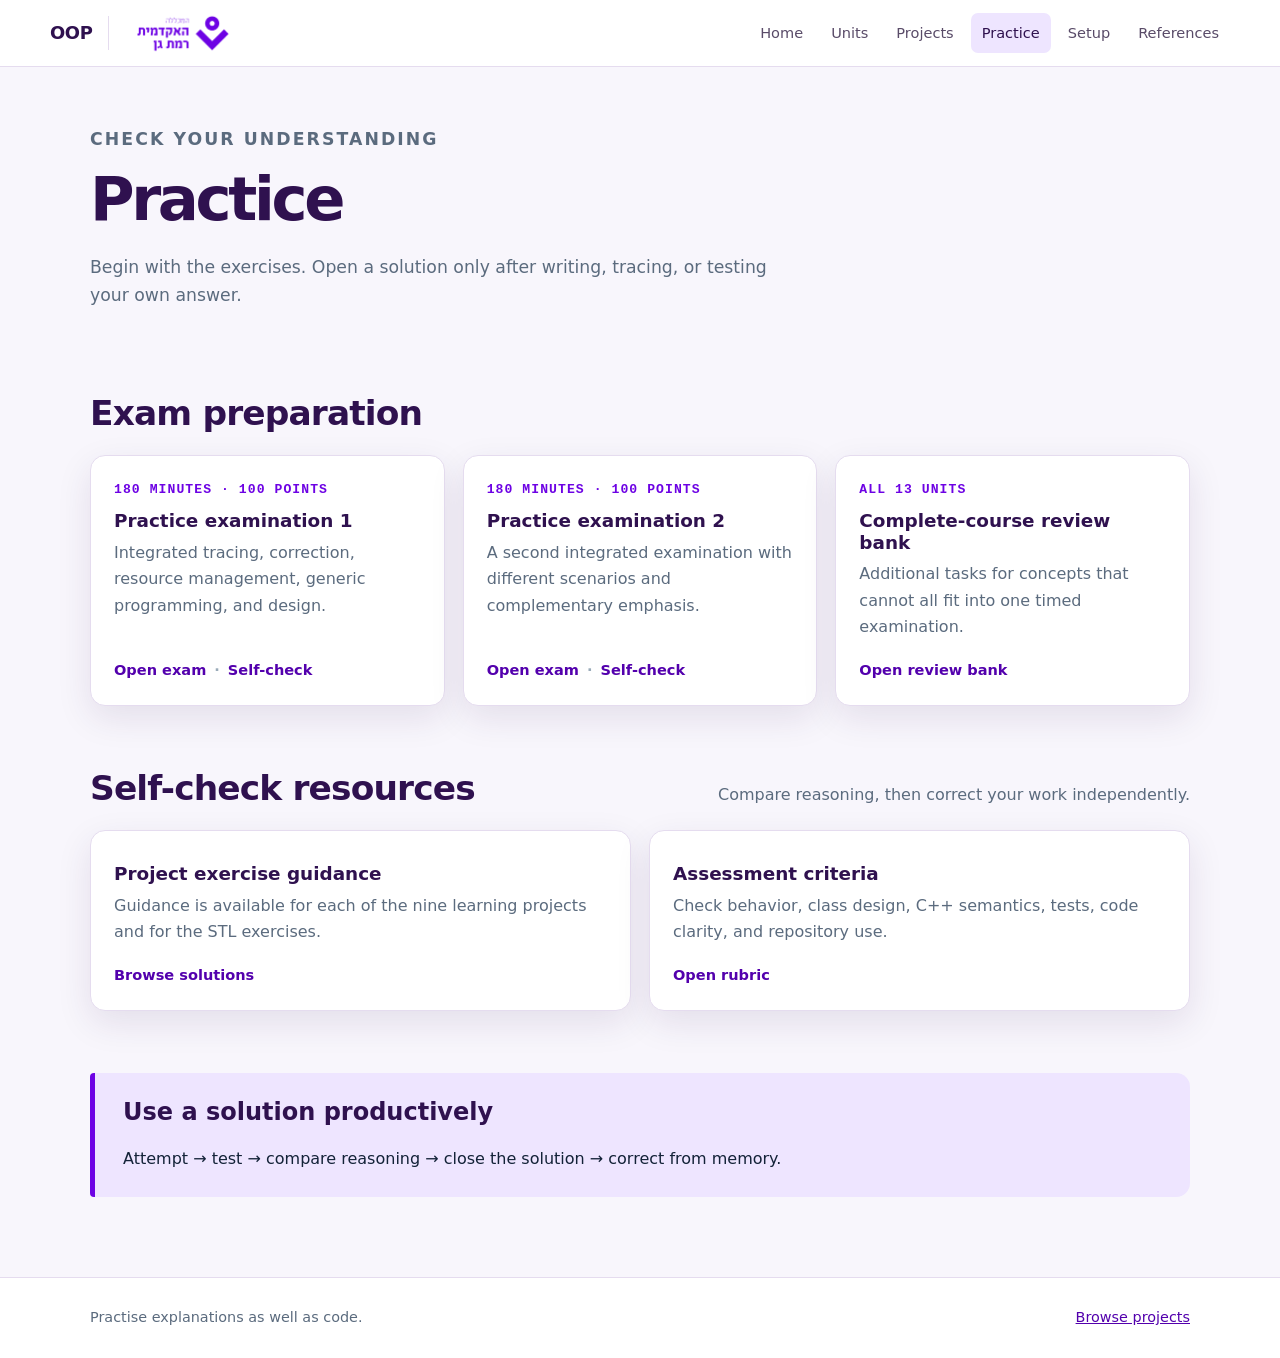
==== site/practice.html @ 2596c141 "Add college identity and align site colors" ====
<!doctype html>
<html lang="en"><head><meta charset="utf-8"><meta name="viewport" content="width=device-width, initial-scale=1"><meta name="description" content="C++ OOP exercises, practice examinations, and self-check solutions."><title>Practice · OOP</title><link rel="stylesheet" href="styles.css"></head>
<body>
  <header class="topbar"><nav class="nav" aria-label="Main navigation"><div class="site-identity"><a class="brand" href="index.html">OOP</a><span class="identity-divider" aria-hidden="true"></span><a class="college-link" href="https://iac.ac.il" aria-label="Ramat Gan Academic College"><img src="ramat-gan-academic-college.png" alt="Ramat Gan Academic College"></a></div><div class="navlinks"><a href="index.html">Home</a><a href="units.html">Units</a><a href="projects.html">Projects</a><a class="active" href="practice.html">Practice</a><a href="setup.html">Setup</a><a href="references.html">References</a></div></nav></header>
  <header class="page-head"><p class="eyebrow">Check your understanding</p><h1>Practice</h1><p>Begin with the exercises. Open a solution only after writing, tracing, or testing your own answer.</p></header>
  <main>
    <section class="section"><div class="section-head"><h2>Exam preparation</h2></div><div class="grid">
      <article class="card"><span class="card-number">180 minutes · 100 points</span><h3>Practice examination 1</h3><p>Integrated tracing, correction, resource management, generic programming, and design.</p><div class="card-links"><a href="https://github.com/ARGELIBEN77/OOP_IN_ARG26/blob/main/Units/Unit_13/PRACTICE_EXAM.md">Open exam</a><a href="https://github.com/ARGELIBEN77/OOP_IN_ARG26/blob/main/Solutions/Unit_13/PRACTICE_EXAM_SOLUTIONS.md">Self-check</a></div></article>
      <article class="card"><span class="card-number">180 minutes · 100 points</span><h3>Practice examination 2</h3><p>A second integrated examination with different scenarios and complementary emphasis.</p><div class="card-links"><a href="https://github.com/ARGELIBEN77/OOP_IN_ARG26/blob/main/Units/Unit_13/PRACTICE_EXAM_2.md">Open exam</a><a href="https://github.com/ARGELIBEN77/OOP_IN_ARG26/blob/main/Solutions/Unit_13/PRACTICE_EXAM_2_SOLUTIONS.md">Self-check</a></div></article>
      <article class="card"><span class="card-number">All 13 units</span><h3>Complete-course review bank</h3><p>Additional tasks for concepts that cannot all fit into one timed examination.</p><div class="card-links"><a href="https://github.com/ARGELIBEN77/OOP_IN_ARG26/blob/main/Units/Unit_13/REVIEW_QUESTION_BANK.md">Open review bank</a></div></article>
    </div></section>
    <section class="section"><div class="section-head"><h2>Self-check resources</h2><p>Compare reasoning, then correct your work independently.</p></div><div class="grid two">
      <article class="card"><h3>Project exercise guidance</h3><p>Guidance is available for each of the nine learning projects and for the STL exercises.</p><div class="card-links"><a href="https://github.com/ARGELIBEN77/OOP_IN_ARG26/tree/main/Solutions">Browse solutions</a></div></article>
      <article class="card"><h3>Assessment criteria</h3><p>Check behavior, class design, C++ semantics, tests, code clarity, and repository use.</p><div class="card-links"><a href="https://github.com/ARGELIBEN77/OOP_IN_ARG26/blob/main/PROJECT_RUBRIC.md">Open rubric</a></div></article>
    </div></section>
    <section class="section callout"><h2>Use a solution productively</h2><p>Attempt → test → compare reasoning → close the solution → correct from memory.</p></section>
  </main>
  <footer><div class="footer-inner"><span>Practise explanations as well as code.</span><a href="projects.html">Browse projects</a></div></footer>
</body></html>
---- site/styles.css ----
:root {
  /*
   * SITE COLOURS
   * Change the values in this block to recolour the whole site.
   */
  --primary: #2f114f;        /* headings and code blocks */
  --primary-middle: #4b087f; /* middle of the home-page gradient */
  --primary-end: #6d02e4;    /* college purple; end of the gradient */
  --accent: #6d02e4;         /* buttons, labels, and links */
  --accent-hover: #5300ad;   /* buttons and links on hover */
  --accent-bright: #d6b8ff;  /* braces and small hero highlights */

  --text: #132238;
  --text-soft: #5b6b7e;
  --background: #f8f6fc;
  --card: #ffffff;
  --border: #e5dcef;
  --highlight: #eee5ff;
  --navigation-text: #594b68;
  --hero-text: #f2eaff;
  --code-text: #f6f0ff;
  --shadow: 0 12px 35px rgba(47, 17, 79, 0.1);
}

* { box-sizing: border-box; }

html { scroll-behavior: smooth; }

body {
  margin: 0;
  color: var(--text);
  background: var(--background);
  font-family: Inter, ui-sans-serif, system-ui, -apple-system, BlinkMacSystemFont,
    "Segoe UI", sans-serif;
  font-size: 16px;
  line-height: 1.65;
}

a { color: inherit; }

.topbar {
  position: sticky;
  top: 0;
  z-index: 10;
  border-bottom: 1px solid var(--border);
  background: rgba(255, 255, 255, 0.97);
  color: var(--primary);
}

.nav {
  width: min(1180px, calc(100% - 32px));
  min-height: 66px;
  margin: auto;
  display: flex;
  align-items: center;
  justify-content: space-between;
  gap: 24px;
}

.brand {
  color: var(--primary);
  font-size: 1.12rem;
  font-weight: 800;
  letter-spacing: -0.02em;
  text-decoration: none;
  white-space: nowrap;
}

.site-identity {
  display: flex;
  align-items: center;
  gap: 15px;
  flex-shrink: 0;
}

.identity-divider {
  width: 1px;
  height: 34px;
  background: var(--border);
}

.college-link {
  display: flex;
  align-items: center;
}

.college-link img {
  display: block;
  width: 118px;
  height: 48px;
  object-fit: contain;
}

.navlinks {
  display: flex;
  flex-wrap: wrap;
  justify-content: flex-end;
  gap: 6px;
}

.navlinks a {
  padding: 8px 11px;
  border-radius: 7px;
  color: var(--navigation-text);
  font-size: 0.91rem;
  text-decoration: none;
}

.navlinks a:hover,
.navlinks a:focus-visible,
.navlinks a.active {
  background: var(--highlight);
  color: var(--primary);
}

.hero {
  color: white;
  background:
    radial-gradient(circle at 84% 20%, rgba(214, 184, 255, 0.22), transparent 28%),
    linear-gradient(135deg, var(--primary) 0%, var(--primary-middle) 63%, var(--primary-end) 100%);
}

.hero-inner {
  width: min(1100px, calc(100% - 32px));
  margin: auto;
  padding: 82px 0 74px;
  display: grid;
  grid-template-columns: minmax(0, 1.4fr) minmax(260px, 0.6fr);
  gap: 54px;
  align-items: center;
}

.eyebrow {
  margin: 0 0 10px;
  color: var(--accent-bright);
  font-size: 0.82rem;
  font-weight: 800;
  letter-spacing: 0.12em;
  text-transform: uppercase;
}

h1, h2, h3 { line-height: 1.18; }

h1 {
  margin: 0;
  max-width: 760px;
  font-size: clamp(2.4rem, 6vw, 4.8rem);
  letter-spacing: -0.055em;
}

.hero p:not(.eyebrow) {
  max-width: 680px;
  margin: 22px 0 0;
  color: var(--hero-text);
  font-size: 1.12rem;
}

.code-mark {
  width: 280px;
  min-height: 180px;
  justify-self: end;
  display: grid;
  place-items: center;
  border: 1px solid rgba(255, 255, 255, 0.17);
  border-radius: 18px;
  background: rgba(6, 24, 39, 0.28);
  box-shadow: 0 28px 60px rgba(0, 0, 0, 0.18);
  font-family: "Cascadia Code", "SFMono-Regular", Consolas, monospace;
  font-size: clamp(2.5rem, 5vw, 4.5rem);
  font-weight: 800;
}

.code-mark span { color: var(--accent-bright); }

.actions {
  margin-top: 30px;
  display: flex;
  flex-wrap: wrap;
  gap: 12px;
}

.button {
  display: inline-flex;
  align-items: center;
  justify-content: center;
  min-height: 46px;
  padding: 10px 17px;
  border: 1px solid var(--accent);
  border-radius: 9px;
  background: var(--accent);
  color: white;
  font-weight: 750;
  text-decoration: none;
  transition: transform 0.15s ease, background 0.15s ease;
}

.button:hover,
.button:focus-visible {
  background: var(--accent-hover);
  transform: translateY(-1px);
}

.button.secondary {
  border-color: var(--border);
  background: var(--card);
  color: var(--text);
}

.hero .button.secondary {
  border-color: rgba(255, 255, 255, 0.28);
  background: rgba(255, 255, 255, 0.08);
  color: white;
}

main,
.page-head,
.footer-inner {
  width: min(1100px, calc(100% - 32px));
  margin-inline: auto;
}

main { padding: 60px 0 80px; }

.page-head { padding: 58px 0 6px; }

.page-head h1 {
  color: var(--primary);
  font-size: clamp(2.2rem, 5vw, 3.8rem);
}

.page-head p {
  max-width: 720px;
  color: var(--text-soft);
  font-size: 1.08rem;
}

.section + .section { margin-top: 62px; }

.section-head {
  margin-bottom: 22px;
  display: flex;
  align-items: end;
  justify-content: space-between;
  gap: 18px;
}

.section-head h2 {
  margin: 0;
  color: var(--primary);
  font-size: clamp(1.55rem, 3vw, 2.15rem);
  letter-spacing: -0.025em;
}

.section-head p { margin: 0; color: var(--text-soft); }

.grid {
  display: grid;
  grid-template-columns: repeat(3, minmax(0, 1fr));
  gap: 18px;
}

.grid.two { grid-template-columns: repeat(2, minmax(0, 1fr)); }

.card {
  display: flex;
  flex-direction: column;
  min-height: 100%;
  padding: 23px;
  border: 1px solid var(--border);
  border-radius: 15px;
  background: var(--card);
  box-shadow: var(--shadow);
}

.card-number {
  color: var(--accent);
  font-family: "Cascadia Code", Consolas, monospace;
  font-size: 0.82rem;
  font-weight: 800;
  letter-spacing: 0.08em;
  text-transform: uppercase;
}

.card h2,
.card h3 { margin: 9px 0 8px; color: var(--primary); }

.card h3 { font-size: 1.15rem; }

.card p { margin: 0 0 17px; color: var(--text-soft); }

.card-links {
  margin-top: auto;
  display: flex;
  flex-wrap: wrap;
  gap: 8px;
}

.card-links a {
  color: var(--accent-hover);
  font-size: 0.91rem;
  font-weight: 750;
  text-decoration: none;
}

.card-links a:hover,
.card-links a:focus-visible { text-decoration: underline; }

.card-links a + a::before {
  content: "·";
  margin-right: 8px;
  color: #9aabb9;
}

.steps {
  display: grid;
  grid-template-columns: repeat(4, minmax(0, 1fr));
  gap: 1px;
  overflow: hidden;
  border: 1px solid var(--border);
  border-radius: 15px;
  background: var(--border);
}

.step { padding: 24px; background: white; }
.step strong { display: block; color: var(--primary); }
.step span { color: var(--text-soft); font-size: 0.93rem; }

.callout {
  padding: 25px 28px;
  border-left: 5px solid var(--accent);
  border-radius: 4px 14px 14px 4px;
  background: var(--highlight);
}

.callout h2, .callout h3 { margin-top: 0; color: var(--primary); }
.callout p:last-child { margin-bottom: 0; }

pre {
  overflow-x: auto;
  padding: 20px;
  border-radius: 12px;
  background: var(--primary);
  color: var(--code-text);
  font-size: 0.92rem;
}

code { font-family: "Cascadia Code", "SFMono-Regular", Consolas, monospace; }

footer {
  border-top: 1px solid var(--border);
  background: white;
  color: var(--text-soft);
}

.footer-inner {
  padding: 28px 0;
  display: flex;
  justify-content: space-between;
  gap: 18px;
  font-size: 0.9rem;
}

footer a { color: var(--accent-hover); }

@media (max-width: 850px) {
  .hero-inner { grid-template-columns: 1fr; padding-top: 60px; }
  .code-mark { display: none; }
  .grid, .grid.two { grid-template-columns: repeat(2, minmax(0, 1fr)); }
  .steps { grid-template-columns: repeat(2, minmax(0, 1fr)); }
}

@media (max-width: 620px) {
  .nav { padding: 12px 0; align-items: flex-start; }
  .site-identity { gap: 9px; }
  .identity-divider { height: 28px; }
  .college-link img { width: 82px; height: 34px; }
  .navlinks { gap: 2px; }
  .navlinks a { padding: 5px 7px; font-size: 0.82rem; }
  .grid, .grid.two, .steps { grid-template-columns: 1fr; }
  .hero-inner { padding: 52px 0; }
  main { padding-top: 38px; }
  .section-head, .footer-inner { align-items: flex-start; flex-direction: column; }
}

@media (prefers-reduced-motion: reduce) {
  html { scroll-behavior: auto; }
  .button { transition: none; }
}
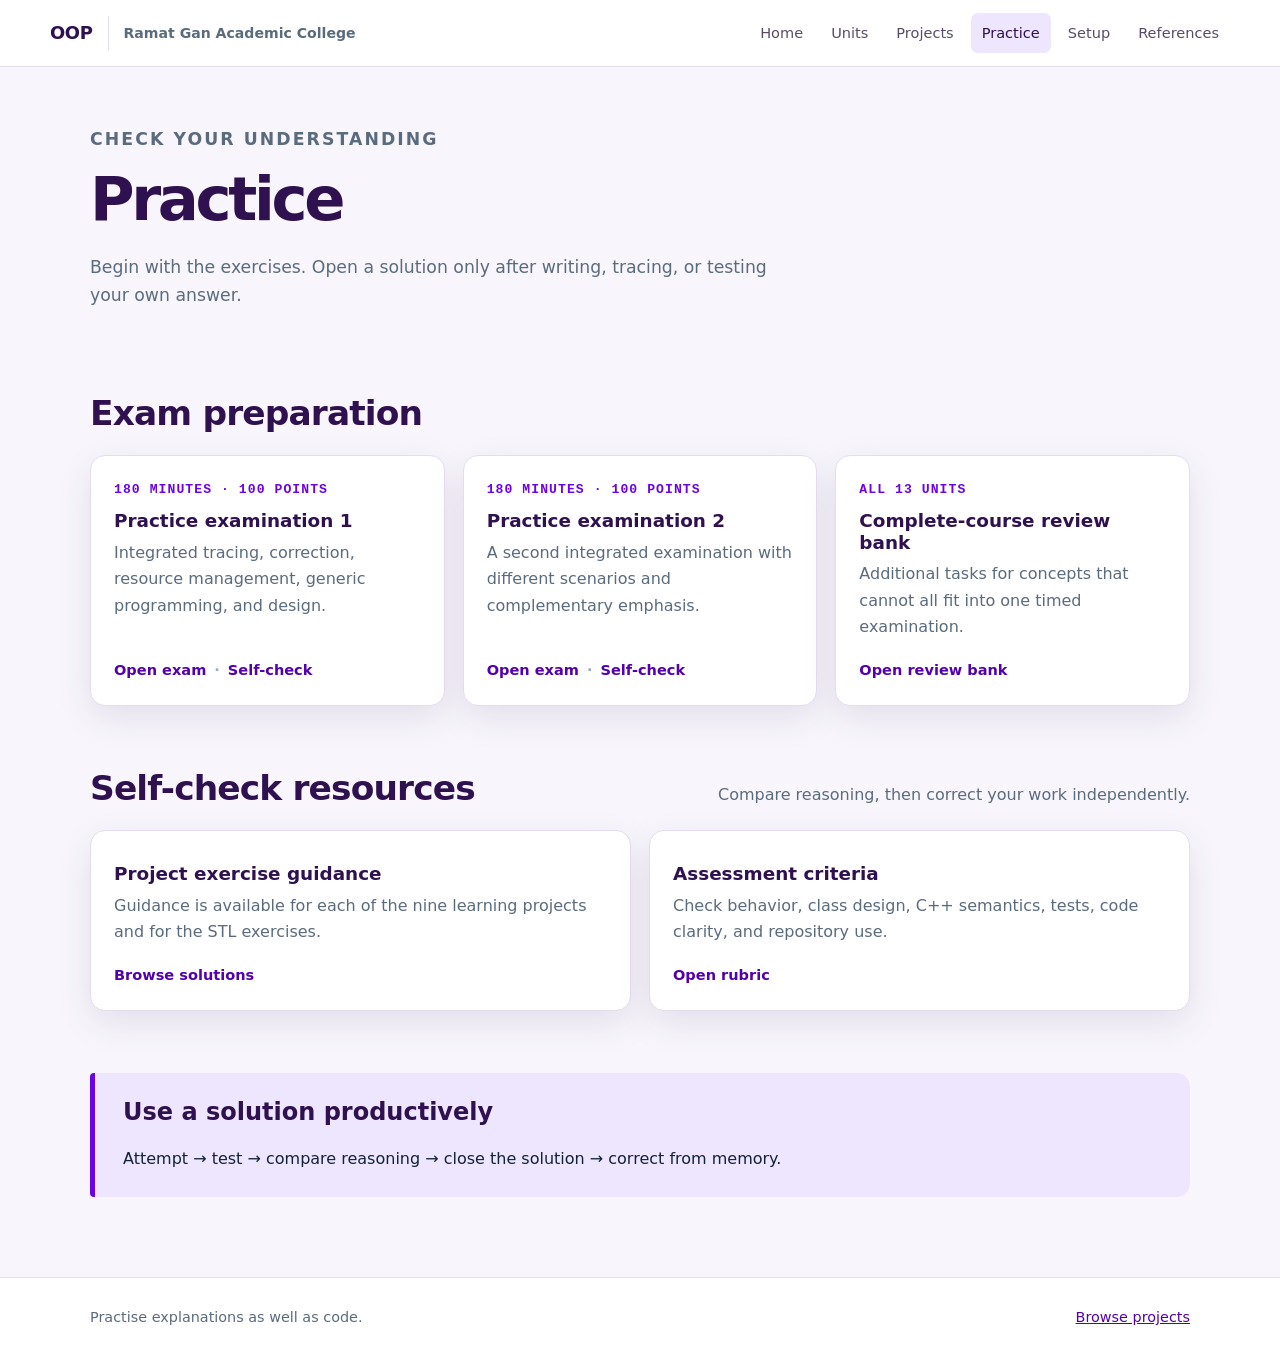
==== commit 61dd8b22: "Replace header logo with clean college text" ====
--- a/site/practice.html
+++ b/site/practice.html
@@ -1,7 +1,7 @@
 <!doctype html>
 <html lang="en"><head><meta charset="utf-8"><meta name="viewport" content="width=device-width, initial-scale=1"><meta name="description" content="C++ OOP exercises, practice examinations, and self-check solutions."><title>Practice · OOP</title><link rel="stylesheet" href="styles.css"></head>
 <body>
-  <header class="topbar"><nav class="nav" aria-label="Main navigation"><div class="site-identity"><a class="brand" href="index.html">OOP</a><span class="identity-divider" aria-hidden="true"></span><a class="college-link" href="https://iac.ac.il" aria-label="Ramat Gan Academic College"><img src="ramat-gan-academic-college.png" alt="Ramat Gan Academic College"></a></div><div class="navlinks"><a href="index.html">Home</a><a href="units.html">Units</a><a href="projects.html">Projects</a><a class="active" href="practice.html">Practice</a><a href="setup.html">Setup</a><a href="references.html">References</a></div></nav></header>
+  <header class="topbar"><nav class="nav" aria-label="Main navigation"><div class="site-identity"><a class="brand" href="index.html">OOP</a><span class="identity-divider" aria-hidden="true"></span><a class="college-name" href="https://iac.ac.il">Ramat Gan Academic College</a></div><div class="navlinks"><a href="index.html">Home</a><a href="units.html">Units</a><a href="projects.html">Projects</a><a class="active" href="practice.html">Practice</a><a href="setup.html">Setup</a><a href="references.html">References</a></div></nav></header>
   <header class="page-head"><p class="eyebrow">Check your understanding</p><h1>Practice</h1><p>Begin with the exercises. Open a solution only after writing, tracing, or testing your own answer.</p></header>
   <main>
     <section class="section"><div class="section-head"><h2>Exam preparation</h2></div><div class="grid">
--- a/site/styles.css
+++ b/site/styles.css
@@ -79,16 +79,17 @@
   background: var(--border);
 }
 
-.college-link {
-  display: flex;
-  align-items: center;
-}
-
-.college-link img {
-  display: block;
-  width: 118px;
-  height: 48px;
-  object-fit: contain;
+.college-name {
+  color: var(--text-soft);
+  font-size: 0.88rem;
+  font-weight: 650;
+  line-height: 1.2;
+  text-decoration: none;
+}
+
+.college-name:hover,
+.college-name:focus-visible {
+  color: var(--accent);
 }
 
 .navlinks {
@@ -373,7 +374,7 @@
   .nav { padding: 12px 0; align-items: flex-start; }
   .site-identity { gap: 9px; }
   .identity-divider { height: 28px; }
-  .college-link img { width: 82px; height: 34px; }
+  .college-name { max-width: 105px; font-size: 0.75rem; }
   .navlinks { gap: 2px; }
   .navlinks a { padding: 5px 7px; font-size: 0.82rem; }
   .grid, .grid.two, .steps { grid-template-columns: 1fr; }
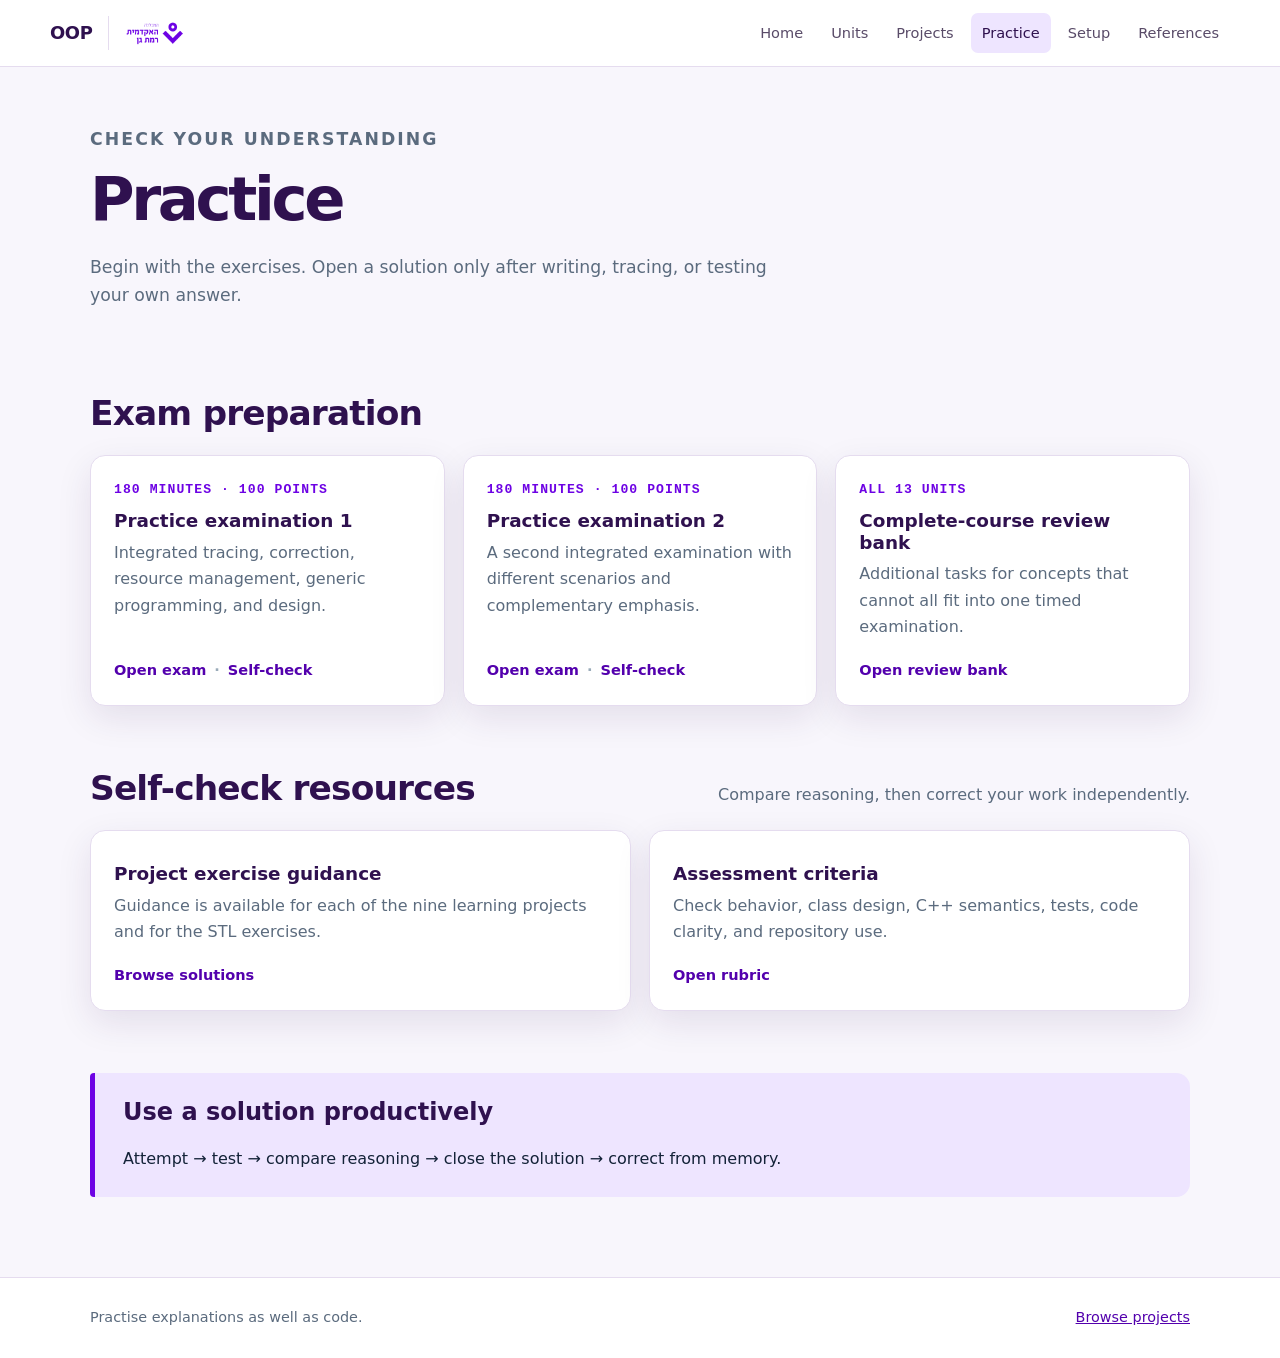
==== commit 3884597b: "Refine college logo and homepage title sizing" ====
--- a/site/practice.html
+++ b/site/practice.html
@@ -1,7 +1,7 @@
 <!doctype html>
 <html lang="en"><head><meta charset="utf-8"><meta name="viewport" content="width=device-width, initial-scale=1"><meta name="description" content="C++ OOP exercises, practice examinations, and self-check solutions."><title>Practice · OOP</title><link rel="stylesheet" href="styles.css"></head>
 <body>
-  <header class="topbar"><nav class="nav" aria-label="Main navigation"><div class="site-identity"><a class="brand" href="index.html">OOP</a><span class="identity-divider" aria-hidden="true"></span><a class="college-name" href="https://iac.ac.il">Ramat Gan Academic College</a></div><div class="navlinks"><a href="index.html">Home</a><a href="units.html">Units</a><a href="projects.html">Projects</a><a class="active" href="practice.html">Practice</a><a href="setup.html">Setup</a><a href="references.html">References</a></div></nav></header>
+  <header class="topbar"><nav class="nav" aria-label="Main navigation"><div class="site-identity"><a class="brand" href="index.html">OOP</a><span class="identity-divider" aria-hidden="true"></span><a class="college-logo" href="https://iac.ac.il" aria-label="Ramat Gan Academic College"><img src="ramat-gan-academic-college.png" alt="Ramat Gan Academic College"></a></div><div class="navlinks"><a href="index.html">Home</a><a href="units.html">Units</a><a href="projects.html">Projects</a><a class="active" href="practice.html">Practice</a><a href="setup.html">Setup</a><a href="references.html">References</a></div></nav></header>
   <header class="page-head"><p class="eyebrow">Check your understanding</p><h1>Practice</h1><p>Begin with the exercises. Open a solution only after writing, tracing, or testing your own answer.</p></header>
   <main>
     <section class="section"><div class="section-head"><h2>Exam preparation</h2></div><div class="grid">
--- a/site/styles.css
+++ b/site/styles.css
@@ -79,17 +79,16 @@
   background: var(--border);
 }
 
-.college-name {
-  color: var(--text-soft);
-  font-size: 0.88rem;
-  font-weight: 650;
-  line-height: 1.2;
-  text-decoration: none;
-}
-
-.college-name:hover,
-.college-name:focus-visible {
-  color: var(--accent);
+.college-logo {
+  display: flex;
+  align-items: center;
+}
+
+.college-logo img {
+  display: block;
+  width: 62px;
+  height: 30px;
+  object-fit: contain;
 }
 
 .navlinks {
@@ -145,7 +144,7 @@
 h1 {
   margin: 0;
   max-width: 760px;
-  font-size: clamp(2.4rem, 6vw, 4.8rem);
+  font-size: clamp(2.2rem, 5vw, 3.9rem);
   letter-spacing: -0.055em;
 }
 
@@ -374,7 +373,7 @@
   .nav { padding: 12px 0; align-items: flex-start; }
   .site-identity { gap: 9px; }
   .identity-divider { height: 28px; }
-  .college-name { max-width: 105px; font-size: 0.75rem; }
+  .college-logo img { width: 50px; height: 25px; }
   .navlinks { gap: 2px; }
   .navlinks a { padding: 5px 7px; font-size: 0.82rem; }
   .grid, .grid.two, .steps { grid-template-columns: 1fr; }
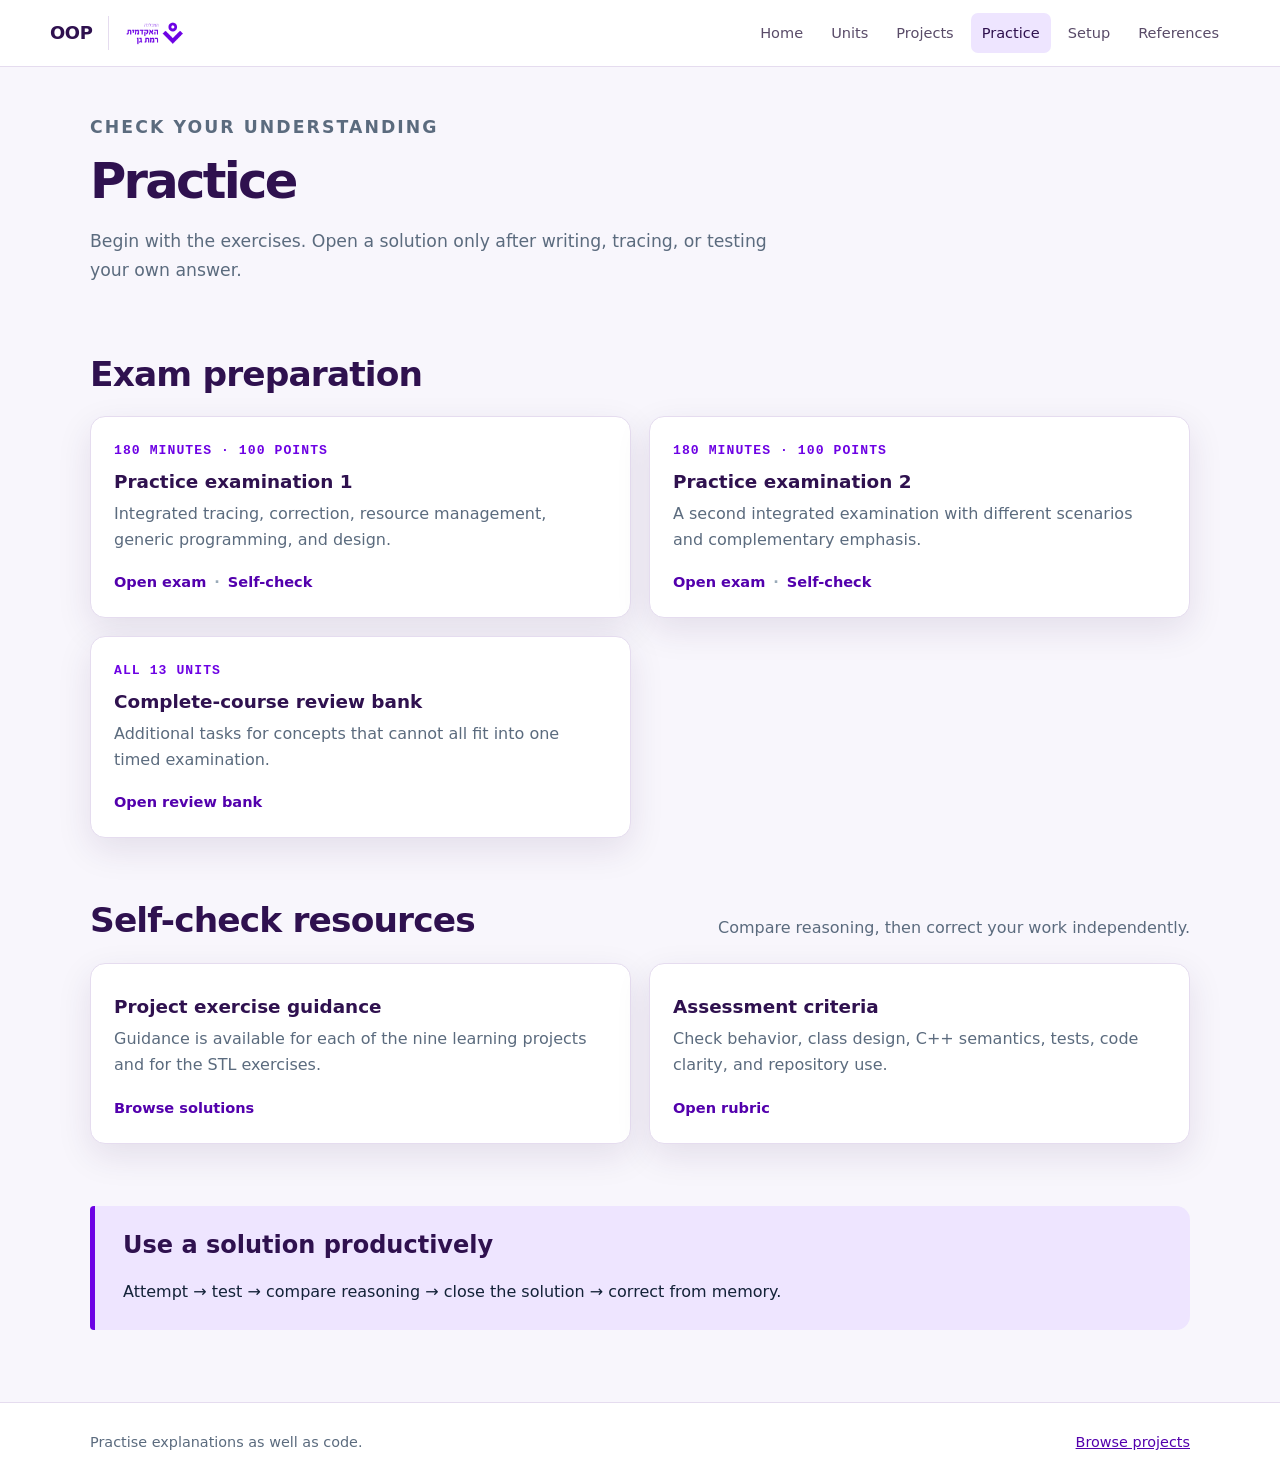
==== commit 7437137b: "Refine site proportions and content layouts" ====
--- a/site/practice.html
+++ b/site/practice.html
@@ -1,5 +1,5 @@
 <!doctype html>
-<html lang="en"><head><meta charset="utf-8"><meta name="viewport" content="width=device-width, initial-scale=1"><meta name="description" content="C++ OOP exercises, practice examinations, and self-check solutions."><title>Practice · OOP</title><link rel="stylesheet" href="styles.css"></head>
+<html lang="en"><head><meta charset="utf-8"><meta name="viewport" content="width=device-width, initial-scale=1"><meta name="description" content="C++ OOP exercises, practice examinations, and self-check solutions."><title>Practice · OOP</title><link rel="stylesheet" href="styles.css?v=4"></head>
 <body>
   <header class="topbar"><nav class="nav" aria-label="Main navigation"><div class="site-identity"><a class="brand" href="index.html">OOP</a><span class="identity-divider" aria-hidden="true"></span><a class="college-logo" href="https://iac.ac.il" aria-label="Ramat Gan Academic College"><img src="ramat-gan-academic-college.png" alt="Ramat Gan Academic College"></a></div><div class="navlinks"><a href="index.html">Home</a><a href="units.html">Units</a><a href="projects.html">Projects</a><a class="active" href="practice.html">Practice</a><a href="setup.html">Setup</a><a href="references.html">References</a></div></nav></header>
   <header class="page-head"><p class="eyebrow">Check your understanding</p><h1>Practice</h1><p>Begin with the exercises. Open a solution only after writing, tracing, or testing your own answer.</p></header>
--- a/site/styles.css
+++ b/site/styles.css
@@ -123,10 +123,10 @@
 .hero-inner {
   width: min(1100px, calc(100% - 32px));
   margin: auto;
-  padding: 82px 0 74px;
+  padding: 56px 0 54px;
   display: grid;
   grid-template-columns: minmax(0, 1.4fr) minmax(260px, 0.6fr);
-  gap: 54px;
+  gap: 42px;
   align-items: center;
 }
 
@@ -144,7 +144,7 @@
 h1 {
   margin: 0;
   max-width: 760px;
-  font-size: clamp(2.2rem, 5vw, 3.9rem);
+  font-size: clamp(2rem, 4.2vw, 3.1rem);
   letter-spacing: -0.055em;
 }
 
@@ -156,8 +156,8 @@
 }
 
 .code-mark {
-  width: 280px;
-  min-height: 180px;
+  width: 230px;
+  min-height: 145px;
   justify-self: end;
   display: grid;
   place-items: center;
@@ -166,7 +166,7 @@
   background: rgba(6, 24, 39, 0.28);
   box-shadow: 0 28px 60px rgba(0, 0, 0, 0.18);
   font-family: "Cascadia Code", "SFMono-Regular", Consolas, monospace;
-  font-size: clamp(2.5rem, 5vw, 4.5rem);
+  font-size: clamp(2.2rem, 4vw, 3.6rem);
   font-weight: 800;
 }
 
@@ -219,13 +219,13 @@
   margin-inline: auto;
 }
 
-main { padding: 60px 0 80px; }
-
-.page-head { padding: 58px 0 6px; }
+main { padding: 48px 0 72px; }
+
+.page-head { padding: 46px 0 4px; }
 
 .page-head h1 {
   color: var(--primary);
-  font-size: clamp(2.2rem, 5vw, 3.8rem);
+  font-size: clamp(2rem, 4vw, 3.1rem);
 }
 
 .page-head p {
@@ -255,7 +255,7 @@
 
 .grid {
   display: grid;
-  grid-template-columns: repeat(3, minmax(0, 1fr));
+  grid-template-columns: repeat(2, minmax(0, 1fr));
   gap: 18px;
 }
 
@@ -363,9 +363,8 @@
 footer a { color: var(--accent-hover); }
 
 @media (max-width: 850px) {
-  .hero-inner { grid-template-columns: 1fr; padding-top: 60px; }
+  .hero-inner { grid-template-columns: 1fr; padding-top: 48px; }
   .code-mark { display: none; }
-  .grid, .grid.two { grid-template-columns: repeat(2, minmax(0, 1fr)); }
   .steps { grid-template-columns: repeat(2, minmax(0, 1fr)); }
 }
 
@@ -377,7 +376,7 @@
   .navlinks { gap: 2px; }
   .navlinks a { padding: 5px 7px; font-size: 0.82rem; }
   .grid, .grid.two, .steps { grid-template-columns: 1fr; }
-  .hero-inner { padding: 52px 0; }
+  .hero-inner { padding: 42px 0; }
   main { padding-top: 38px; }
   .section-head, .footer-inner { align-items: flex-start; flex-direction: column; }
 }
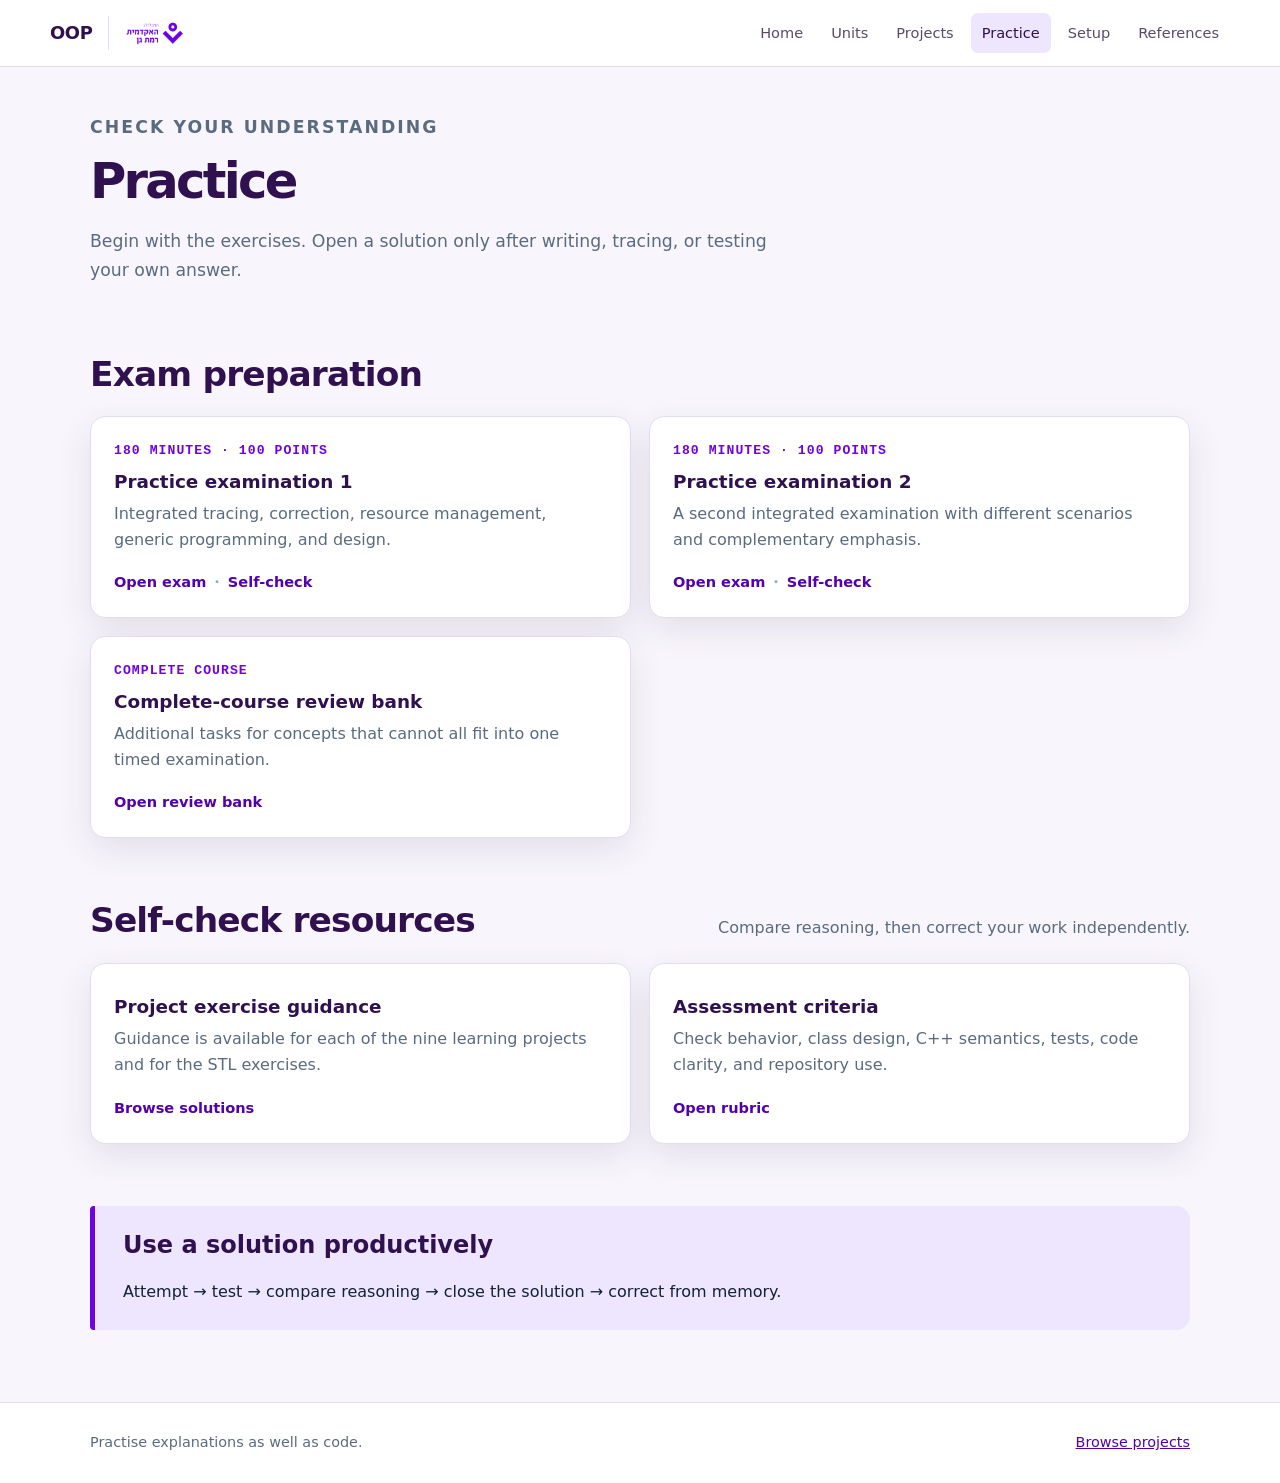
==== commit c4c37550: "Remove thirteen-units wording from site" ====
--- a/site/practice.html
+++ b/site/practice.html
@@ -1,5 +1,5 @@
 <!doctype html>
-<html lang="en"><head><meta charset="utf-8"><meta name="viewport" content="width=device-width, initial-scale=1"><meta name="description" content="C++ OOP exercises, practice examinations, and self-check solutions."><title>Practice · OOP</title><link rel="stylesheet" href="styles.css?v=4"></head>
+<html lang="en"><head><meta charset="utf-8"><meta name="viewport" content="width=device-width, initial-scale=1"><meta name="description" content="C++ OOP exercises, practice examinations, and self-check solutions."><title>Practice · OOP</title><link rel="stylesheet" href="styles.css?v=5"></head>
 <body>
   <header class="topbar"><nav class="nav" aria-label="Main navigation"><div class="site-identity"><a class="brand" href="index.html">OOP</a><span class="identity-divider" aria-hidden="true"></span><a class="college-logo" href="https://iac.ac.il" aria-label="Ramat Gan Academic College"><img src="ramat-gan-academic-college.png" alt="Ramat Gan Academic College"></a></div><div class="navlinks"><a href="index.html">Home</a><a href="units.html">Units</a><a href="projects.html">Projects</a><a class="active" href="practice.html">Practice</a><a href="setup.html">Setup</a><a href="references.html">References</a></div></nav></header>
   <header class="page-head"><p class="eyebrow">Check your understanding</p><h1>Practice</h1><p>Begin with the exercises. Open a solution only after writing, tracing, or testing your own answer.</p></header>
@@ -7,7 +7,7 @@
     <section class="section"><div class="section-head"><h2>Exam preparation</h2></div><div class="grid">
       <article class="card"><span class="card-number">180 minutes · 100 points</span><h3>Practice examination 1</h3><p>Integrated tracing, correction, resource management, generic programming, and design.</p><div class="card-links"><a href="https://github.com/ARGELIBEN77/OOP_IN_ARG26/blob/main/Units/Unit_13/PRACTICE_EXAM.md">Open exam</a><a href="https://github.com/ARGELIBEN77/OOP_IN_ARG26/blob/main/Solutions/Unit_13/PRACTICE_EXAM_SOLUTIONS.md">Self-check</a></div></article>
       <article class="card"><span class="card-number">180 minutes · 100 points</span><h3>Practice examination 2</h3><p>A second integrated examination with different scenarios and complementary emphasis.</p><div class="card-links"><a href="https://github.com/ARGELIBEN77/OOP_IN_ARG26/blob/main/Units/Unit_13/PRACTICE_EXAM_2.md">Open exam</a><a href="https://github.com/ARGELIBEN77/OOP_IN_ARG26/blob/main/Solutions/Unit_13/PRACTICE_EXAM_2_SOLUTIONS.md">Self-check</a></div></article>
-      <article class="card"><span class="card-number">All 13 units</span><h3>Complete-course review bank</h3><p>Additional tasks for concepts that cannot all fit into one timed examination.</p><div class="card-links"><a href="https://github.com/ARGELIBEN77/OOP_IN_ARG26/blob/main/Units/Unit_13/REVIEW_QUESTION_BANK.md">Open review bank</a></div></article>
+      <article class="card"><span class="card-number">Complete course</span><h3>Complete-course review bank</h3><p>Additional tasks for concepts that cannot all fit into one timed examination.</p><div class="card-links"><a href="https://github.com/ARGELIBEN77/OOP_IN_ARG26/blob/main/Units/Unit_13/REVIEW_QUESTION_BANK.md">Open review bank</a></div></article>
     </div></section>
     <section class="section"><div class="section-head"><h2>Self-check resources</h2><p>Compare reasoning, then correct your work independently.</p></div><div class="grid two">
       <article class="card"><h3>Project exercise guidance</h3><p>Guidance is available for each of the nine learning projects and for the STL exercises.</p><div class="card-links"><a href="https://github.com/ARGELIBEN77/OOP_IN_ARG26/tree/main/Solutions">Browse solutions</a></div></article>
--- a/site/styles.css
+++ b/site/styles.css
@@ -314,16 +314,54 @@
 .steps {
   display: grid;
   grid-template-columns: repeat(4, minmax(0, 1fr));
-  gap: 1px;
+  gap: 16px;
+}
+
+.step {
+  position: relative;
+  min-height: 162px;
+  padding: 24px 22px;
   overflow: hidden;
   border: 1px solid var(--border);
-  border-radius: 15px;
-  background: var(--border);
-}
-
-.step { padding: 24px; background: white; }
-.step strong { display: block; color: var(--primary); }
-.step span { color: var(--text-soft); font-size: 0.93rem; }
+  border-radius: 16px;
+  background: var(--card);
+  box-shadow: var(--shadow);
+}
+
+.step::before {
+  content: "";
+  position: absolute;
+  inset: 0 0 auto;
+  height: 4px;
+  background: linear-gradient(90deg, var(--accent), var(--accent-bright));
+}
+
+.step-number {
+  width: 36px;
+  height: 36px;
+  margin-bottom: 18px;
+  display: grid;
+  place-items: center;
+  border-radius: 50%;
+  background: var(--highlight);
+  color: var(--accent-hover);
+  font-family: "Cascadia Code", Consolas, monospace;
+  font-size: 0.9rem;
+  font-weight: 800;
+}
+
+.step strong {
+  display: block;
+  margin-bottom: 5px;
+  color: var(--primary);
+  font-size: 1.08rem;
+}
+
+.step div > span {
+  color: var(--text-soft);
+  font-size: 0.93rem;
+  line-height: 1.55;
+}
 
 .callout {
   padding: 25px 28px;
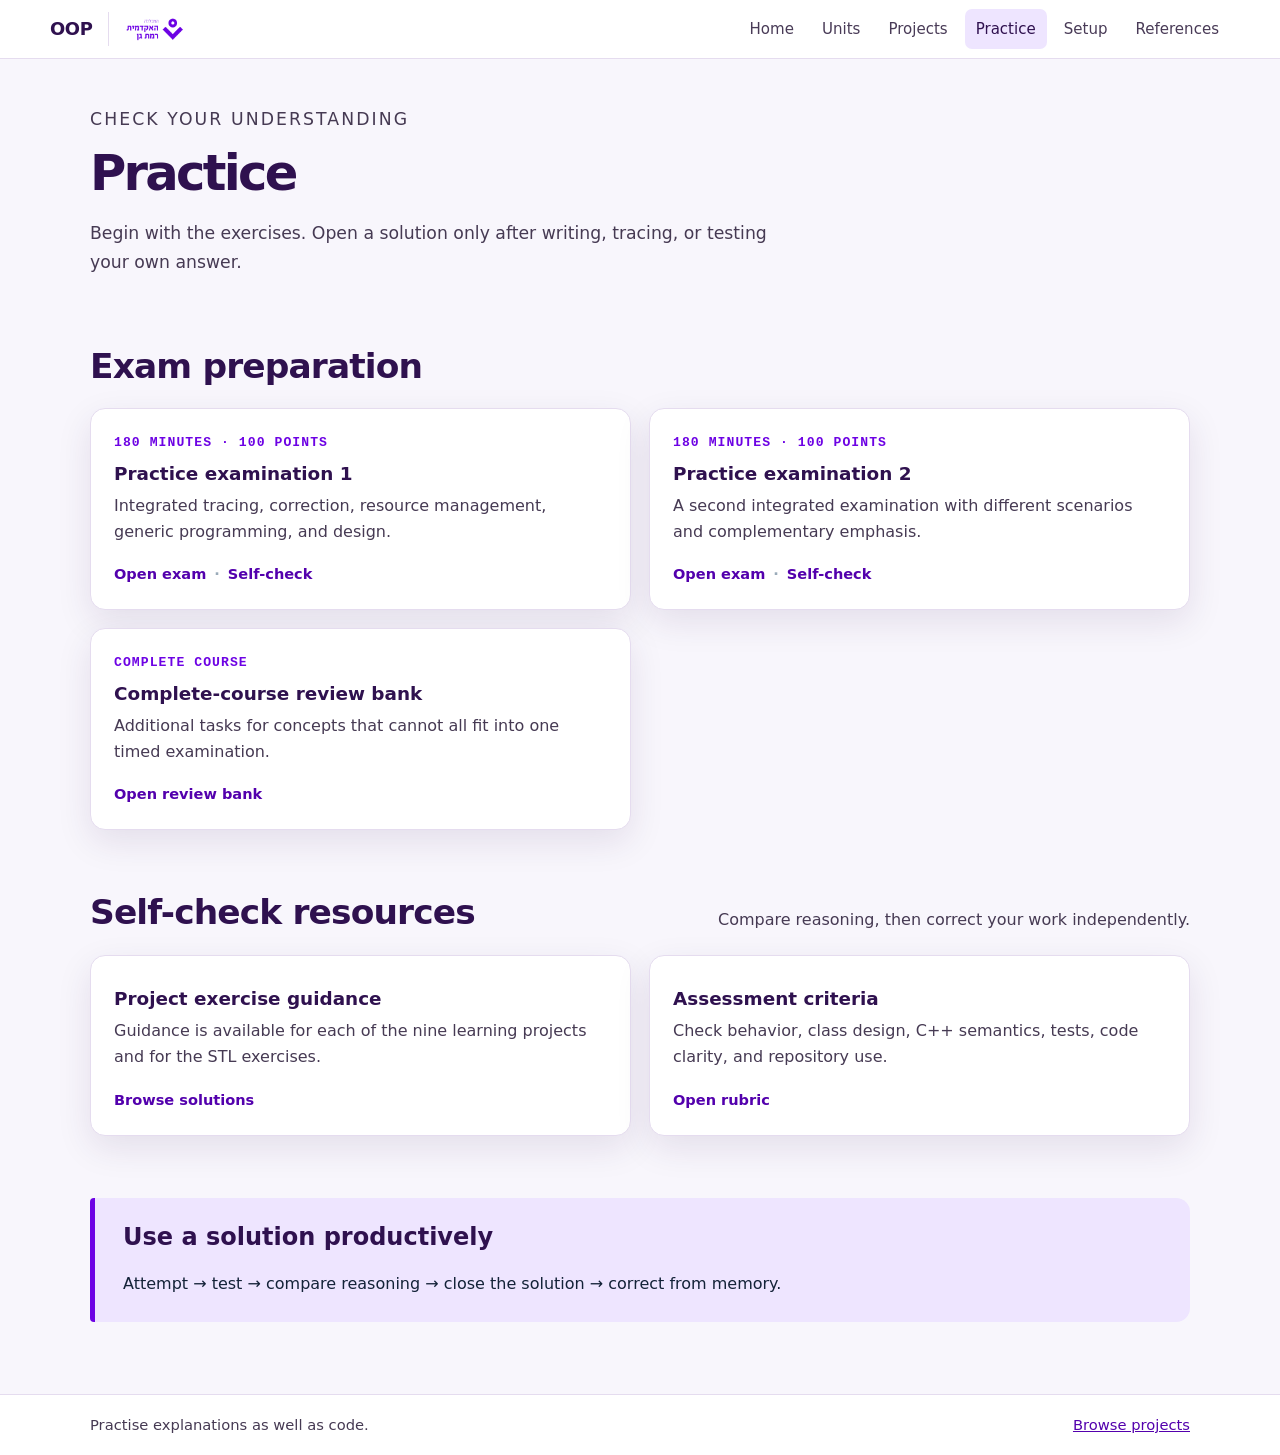
==== commit 88974b2c: "Improve site text readability" ====
--- a/site/practice.html
+++ b/site/practice.html
@@ -1,5 +1,5 @@
 <!doctype html>
-<html lang="en"><head><meta charset="utf-8"><meta name="viewport" content="width=device-width, initial-scale=1"><meta name="description" content="C++ OOP exercises, practice examinations, and self-check solutions."><title>Practice · OOP</title><link rel="stylesheet" href="styles.css?v=5"></head>
+<html lang="en"><head><meta charset="utf-8"><meta name="viewport" content="width=device-width, initial-scale=1"><meta name="description" content="C++ OOP exercises, practice examinations, and self-check solutions."><title>Practice · OOP</title><link rel="stylesheet" href="styles.css?v=11"></head>
 <body>
   <header class="topbar"><nav class="nav" aria-label="Main navigation"><div class="site-identity"><a class="brand" href="index.html">OOP</a><span class="identity-divider" aria-hidden="true"></span><a class="college-logo" href="https://iac.ac.il" aria-label="Ramat Gan Academic College"><img src="ramat-gan-academic-college.png" alt="Ramat Gan Academic College"></a></div><div class="navlinks"><a href="index.html">Home</a><a href="units.html">Units</a><a href="projects.html">Projects</a><a class="active" href="practice.html">Practice</a><a href="setup.html">Setup</a><a href="references.html">References</a></div></nav></header>
   <header class="page-head"><p class="eyebrow">Check your understanding</p><h1>Practice</h1><p>Begin with the exercises. Open a solution only after writing, tracing, or testing your own answer.</p></header>
--- a/site/styles.css
+++ b/site/styles.css
@@ -11,12 +11,12 @@
   --accent-bright: #d6b8ff;  /* braces and small hero highlights */
 
   --text: #132238;
-  --text-soft: #5b6b7e;
+  --text-soft: #463a53;
   --background: #f8f6fc;
   --card: #ffffff;
   --border: #e5dcef;
   --highlight: #eee5ff;
-  --navigation-text: #594b68;
+  --navigation-text: #493b57;
   --hero-text: #f2eaff;
   --code-text: #f6f0ff;
   --shadow: 0 12px 35px rgba(47, 17, 79, 0.1);
@@ -49,7 +49,7 @@
 
 .nav {
   width: min(1180px, calc(100% - 32px));
-  min-height: 66px;
+  min-height: 58px;
   margin: auto;
   display: flex;
   align-items: center;
@@ -102,7 +102,8 @@
   padding: 8px 11px;
   border-radius: 7px;
   color: var(--navigation-text);
-  font-size: 0.91rem;
+  font-size: 0.94rem;
+  font-weight: 500;
   text-decoration: none;
 }
 
@@ -114,25 +115,24 @@
 }
 
 .hero {
-  color: white;
-  background:
-    radial-gradient(circle at 84% 20%, rgba(214, 184, 255, 0.22), transparent 28%),
-    linear-gradient(135deg, var(--primary) 0%, var(--primary-middle) 63%, var(--primary-end) 100%);
+  border-bottom: 1px solid var(--border);
+  color: var(--text);
+  background: linear-gradient(180deg, var(--card) 0%, var(--background) 100%);
 }
 
 .hero-inner {
   width: min(1100px, calc(100% - 32px));
   margin: auto;
-  padding: 56px 0 54px;
+  padding: 28px 0;
   display: grid;
-  grid-template-columns: minmax(0, 1.4fr) minmax(260px, 0.6fr);
-  gap: 42px;
+  grid-template-columns: minmax(0, 1fr) auto;
+  gap: 50px;
   align-items: center;
 }
 
 .eyebrow {
   margin: 0 0 10px;
-  color: var(--accent-bright);
+  color: var(--accent);
   font-size: 0.82rem;
   font-weight: 800;
   letter-spacing: 0.12em;
@@ -144,39 +144,49 @@
 h1 {
   margin: 0;
   max-width: 760px;
-  font-size: clamp(2rem, 4.2vw, 3.1rem);
+  font-size: clamp(1.9rem, 3.7vw, 2.7rem);
   letter-spacing: -0.055em;
 }
+
+.hero h1 { color: var(--primary); }
 
 .hero p:not(.eyebrow) {
   max-width: 680px;
-  margin: 22px 0 0;
-  color: var(--hero-text);
-  font-size: 1.12rem;
+  margin: 16px 0 0;
+  color: var(--text-soft);
+  font-size: 1.03rem;
+  font-weight: 500;
 }
 
 .code-mark {
-  width: 230px;
-  min-height: 145px;
+  width: auto;
+  min-height: 0;
   justify-self: end;
-  display: grid;
-  place-items: center;
-  border: 1px solid rgba(255, 255, 255, 0.17);
-  border-radius: 18px;
-  background: rgba(6, 24, 39, 0.28);
-  box-shadow: 0 28px 60px rgba(0, 0, 0, 0.18);
+  border: 0;
+  background: transparent;
+  box-shadow: none;
+  color: var(--accent);
   font-family: "Cascadia Code", "SFMono-Regular", Consolas, monospace;
-  font-size: clamp(2.2rem, 4vw, 3.6rem);
+  font-size: clamp(2rem, 4vw, 3.25rem);
   font-weight: 800;
-}
-
-.code-mark span { color: var(--accent-bright); }
+  letter-spacing: -0.08em;
+}
+
+.code-mark span { color: var(--primary-middle); }
 
 .actions {
   margin-top: 30px;
   display: flex;
   flex-wrap: wrap;
   gap: 12px;
+}
+
+.hero .actions { margin-top: 22px; }
+
+.hero .button {
+  min-height: 40px;
+  padding: 8px 15px;
+  font-size: 0.92rem;
 }
 
 .button {
@@ -207,9 +217,9 @@
 }
 
 .hero .button.secondary {
-  border-color: rgba(255, 255, 255, 0.28);
-  background: rgba(255, 255, 255, 0.08);
-  color: white;
+  border-color: var(--border);
+  background: var(--card);
+  color: var(--primary);
 }
 
 main,
@@ -221,6 +231,16 @@
 
 main { padding: 48px 0 72px; }
 
+.home-main { padding: 25px 0 28px; }
+
+.home-main .section + .section { margin-top: 28px; }
+
+.home-main .section-head { margin-bottom: 13px; }
+
+.home-main .section-head h2 {
+  font-size: 1.42rem;
+}
+
 .page-head { padding: 46px 0 4px; }
 
 .page-head h1 {
@@ -232,6 +252,7 @@
   max-width: 720px;
   color: var(--text-soft);
   font-size: 1.08rem;
+  font-weight: 500;
 }
 
 .section + .section { margin-top: 62px; }
@@ -251,7 +272,7 @@
   letter-spacing: -0.025em;
 }
 
-.section-head p { margin: 0; color: var(--text-soft); }
+.section-head p { margin: 0; color: var(--text-soft); font-weight: 500; }
 
 .grid {
   display: grid;
@@ -260,6 +281,28 @@
 }
 
 .grid.two { grid-template-columns: repeat(2, minmax(0, 1fr)); }
+
+.course-areas {
+  grid-template-columns: repeat(3, minmax(0, 1fr));
+  gap: 22px;
+}
+
+.course-areas .card {
+  min-height: 168px;
+  padding: 20px 21px;
+}
+
+.course-areas .card h3 {
+  margin-top: 8px;
+  font-size: 1.08rem;
+}
+
+.course-areas .card p {
+  margin-bottom: 10px;
+  font-size: 0.94rem;
+  font-weight: 500;
+  line-height: 1.5;
+}
 
 .card {
   display: flex;
@@ -286,7 +329,7 @@
 
 .card h3 { font-size: 1.15rem; }
 
-.card p { margin: 0 0 17px; color: var(--text-soft); }
+.card p { margin: 0 0 17px; color: var(--text-soft); font-weight: 500; }
 
 .card-links {
   margin-top: auto;
@@ -312,42 +355,63 @@
 }
 
 .steps {
+  position: relative;
   display: grid;
   grid-template-columns: repeat(4, minmax(0, 1fr));
-  gap: 16px;
+  gap: 30px;
+}
+
+.steps::before {
+  content: "";
+  position: absolute;
+  top: 19px;
+  left: 12.5%;
+  right: 12.5%;
+  height: 2px;
+  background: var(--border);
 }
 
 .step {
   position: relative;
-  min-height: 162px;
-  padding: 24px 22px;
-  overflow: hidden;
-  border: 1px solid var(--border);
-  border-radius: 16px;
-  background: var(--card);
-  box-shadow: var(--shadow);
-}
-
-.step::before {
-  content: "";
-  position: absolute;
-  inset: 0 0 auto;
-  height: 4px;
-  background: linear-gradient(90deg, var(--accent), var(--accent-bright));
+  z-index: 1;
+  padding: 0 8px;
+  text-align: center;
 }
 
 .step-number {
-  width: 36px;
-  height: 36px;
-  margin-bottom: 18px;
+  width: 40px;
+  height: 40px;
+  margin: 0 auto 16px;
   display: grid;
   place-items: center;
+  border: 5px solid var(--background);
   border-radius: 50%;
-  background: var(--highlight);
-  color: var(--accent-hover);
+  background: var(--accent);
+  color: white;
   font-family: "Cascadia Code", Consolas, monospace;
   font-size: 0.9rem;
   font-weight: 800;
+}
+
+.home-main .step-number {
+  width: 32px;
+  height: 32px;
+  margin-bottom: 8px;
+  border-width: 4px;
+  font-size: 0.78rem;
+}
+
+.home-main .steps::before { top: 15px; }
+
+.home-main .step strong {
+  margin-bottom: 2px;
+  font-size: 1rem;
+}
+
+.home-main .step div > span {
+  font-size: 0.89rem;
+  font-weight: 500;
+  line-height: 1.4;
 }
 
 .step strong {
@@ -391,19 +455,30 @@
 }
 
 .footer-inner {
-  padding: 28px 0;
+  padding: 18px 0;
   display: flex;
   justify-content: space-between;
   gap: 18px;
-  font-size: 0.9rem;
+  font-size: 0.92rem;
+  font-weight: 500;
 }
 
 footer a { color: var(--accent-hover); }
 
 @media (max-width: 850px) {
-  .hero-inner { grid-template-columns: 1fr; padding-top: 48px; }
+  .hero-inner { grid-template-columns: 1fr; padding-top: 36px; }
   .code-mark { display: none; }
-  .steps { grid-template-columns: repeat(2, minmax(0, 1fr)); }
+  .steps { grid-template-columns: repeat(2, minmax(0, 1fr)); gap: 28px 24px; }
+  .steps::before { display: none; }
+  .step {
+    padding: 0;
+    display: grid;
+    grid-template-columns: 40px 1fr;
+    gap: 13px;
+    align-items: start;
+    text-align: left;
+  }
+  .step-number { margin: 0; border: 0; }
 }
 
 @media (max-width: 620px) {
@@ -414,7 +489,7 @@
   .navlinks { gap: 2px; }
   .navlinks a { padding: 5px 7px; font-size: 0.82rem; }
   .grid, .grid.two, .steps { grid-template-columns: 1fr; }
-  .hero-inner { padding: 42px 0; }
+  .hero-inner { padding: 32px 0; }
   main { padding-top: 38px; }
   .section-head, .footer-inner { align-items: flex-start; flex-direction: column; }
 }
